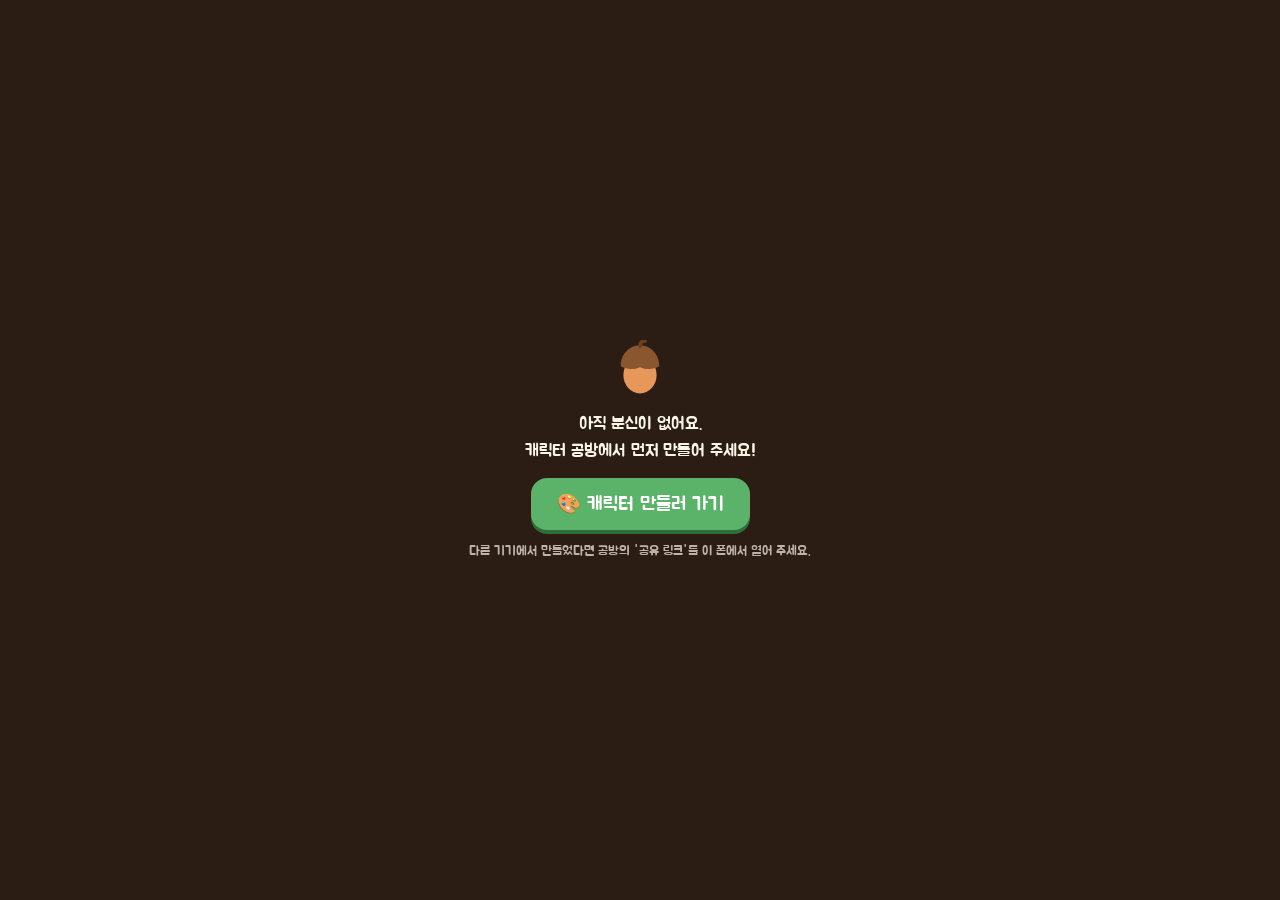
==== day.html @ 0699002a "직장의 숲: 캐릭터 공방 + 출퇴근 분신 MVP - 캐릭터 공방(index.html): 3D 캐릭터 꾸미기, 사원증, 도감 - 하루 화면(day.html): 집 → 지하철 컷신 →" ====
<!doctype html>
<html lang="ko">
<head>
<meta charset="utf-8">
<meta name="viewport" content="width=device-width, initial-scale=1, viewport-fit=cover">
<title>직장의 숲 · 하루</title>
<meta name="description" content="직장의 숲 — 내가 일하면 같이 일하고, 내가 쉬면 같이 쉬는 내 분신">
<meta name="theme-color" content="#fbf5e6">
<meta name="apple-mobile-web-app-capable" content="yes">
<meta name="mobile-web-app-capable" content="yes">
<meta name="apple-mobile-web-app-title" content="직장의 숲">
<link rel="icon" href="data:image/svg+xml,%3Csvg xmlns='http://www.w3.org/2000/svg' viewBox='0 0 64 64'%3E%3Cellipse cx='32' cy='40' rx='19' ry='21' fill='%23e8975a'/%3E%3Cpath d='M10 30C10 14 22 6 32 6s22 8 22 24c-7 4-15 4-22 1-7 3-15 3-22-1z' fill='%238a5630'/%3E%3Cpath d='M32 7c0-4 2-6 6-6' stroke='%236c3f20' stroke-width='4' fill='none' stroke-linecap='round'/%3E%3C/svg%3E">
<link rel="preconnect" href="https://fonts.googleapis.com">
<link rel="preconnect" href="https://fonts.gstatic.com" crossorigin>
<link rel="stylesheet" href="https://fonts.googleapis.com/css2?family=Jua&display=swap">
<link rel="stylesheet" href="css/day.css">
<script type="importmap">
{ "imports": { "three": "./vendor/three/three.module.js", "three/addons/": "./vendor/three/addons/" } }
</script>
<script>
  /* ?test=1: errors -> title "ERR: ..." (screenshot tool), "READY" when the first scene is up */
  (function () {
    var TEST = new URLSearchParams(location.search).get('test') === '1';
    window.__day = { test: TEST, errors: [] };
    function report(msg) {
      msg = String(msg || 'unknown error');
      if (/ResizeObserver loop/.test(msg)) return;
      window.__day.errors.push(msg);
      if (TEST) document.title = 'ERR: ' + msg.slice(0, 120);
    }
    window.addEventListener('error', function (e) {
      if (e && e.target && e.target !== window && (e.target.tagName === 'LINK' || e.target.tagName === 'IMG')) return;
      report((e && (e.message || (e.error && e.error.message))) || 'script error');
    });
    window.addEventListener('unhandledrejection', function (e) {
      var r = e && e.reason;
      report('unhandled rejection: ' + ((r && (r.stack || r.message)) || r));
    });
  })();
</script>
</head>
<body>
<main class="day" id="day" data-mode="loading">
  <div class="world" id="world" aria-hidden="true"></div>

  <!-- top: who, acorns, time -->
  <header class="hud" id="hud">
    <div class="hud-top">
      <div class="who" id="who"><span class="who-name" id="whoName">새내기</span><span class="who-sub" id="whoSub"></span></div>
      <button type="button" class="icon-btn" id="btnSettings" aria-label="설정">⚙️</button>
    </div>
    <div class="card">
      <div class="acorns">
        <span class="acorns-lb" id="acornLb">오늘 받은 도토리</span>
        <span class="acorns-n"><span class="acorn-ic" aria-hidden="true"></span><b id="acornN">0</b></span>
      </div>
      <div class="side">
        <span class="side-lb" id="sideLb">모은 도토리</span>
        <b class="side-v" id="sideV">0</b>
      </div>
      <div class="gauge" id="gauge" hidden>
        <div class="gauge-bar"><i id="gaugeFill"></i></div>
        <span class="gauge-lb" id="gaugeLb">다음 도토리까지</span>
      </div>
    </div>
    <p class="status" id="status" aria-live="polite"></p>
  </header>

  <span class="plus" id="plus" aria-hidden="true">+1</span>

  <!-- bottom: the one button -->
  <footer class="bar" id="bar">
    <p class="bar-note" id="barNote"></p>
    <button type="button" class="go" id="btnGo"><span class="go-ic" id="goIc" aria-hidden="true">🚇</span><span id="goLb">출근하기</span></button>
  </footer>

  <!-- ride -->
  <div class="ride" id="ride" hidden>
    <div class="led" aria-live="polite"><span class="led-text" id="ledText">이번 역은 직장의숲, 직장의숲 역입니다</span></div>
    <p class="ride-skip">화면을 누르면 건너뛰어요</p>
  </div>

  <div class="iris" id="iris" aria-hidden="true"></div>

  <!-- sheets -->
  <div class="sheet-wrap" id="sheetWrap" hidden>
    <div class="sheet" id="sheet" role="dialog" aria-modal="true" aria-labelledby="sheetTitle"></div>
  </div>

  <div class="loading" id="loading">
    <div class="loading-acorn" aria-hidden="true"></div>
    <p id="loadingText">분신이 일어나는 중…</p>
  </div>
</main>
<script type="module" src="js/day/app.js"></script>
</body>
</html>
---- css/day.css ----
/* 직장의 숲 · 하루 — phone-first, portrait. Shares the workshop's cozy forest palette. */

:root {
  --cream: #fbf5e6;
  --paper: #fffaf0;
  --paper-2: #fff3da;
  --line: #ecdcb9;
  --line-2: #dcc597;
  --ink: #4a3323;
  --ink-2: #7a5d45;
  --ink-3: #a68b70;
  --green: #5bb36a;
  --green-d: #3f8f4f;
  --green-dd: #2f6e3c;
  --wood: #a8754a;
  --wood-d: #7a5232;
  --wood-l: #d9b48a;
  --yellow: #f6d04d;
  --yellow-d: #d4a52a;
  --sky-d: #5aa9e6;
  --pink-d: #e07d93;
  --night: #2b1d14;
  --font: 'Jua', 'Apple SD Gothic Neo', 'Malgun Gothic', 'Noto Sans KR', system-ui, sans-serif;
  --bounce: cubic-bezier(0.3, 1.6, 0.5, 1);
  --acorn: url("data:image/svg+xml,%3Csvg xmlns='http://www.w3.org/2000/svg' viewBox='0 0 64 64'%3E%3Cellipse cx='32' cy='40' rx='19' ry='21' fill='%23e8975a'/%3E%3Cpath d='M10 30C10 14 22 6 32 6s22 8 22 24c-7 4-15 4-22 1-7 3-15 3-22-1z' fill='%238a5630'/%3E%3Cpath d='M32 7c0-4 2-6 6-6' stroke='%236c3f20' stroke-width='4' fill='none' stroke-linecap='round'/%3E%3C/svg%3E");
  --safe-t: env(safe-area-inset-top, 0px);
  --safe-b: env(safe-area-inset-bottom, 0px);
}

*,
*::before,
*::after {
  box-sizing: border-box;
}

html,
body {
  margin: 0;
  height: 100%;
  overflow: hidden;
  background: var(--cream);
  color: var(--ink);
  font-family: var(--font);
  -webkit-font-smoothing: antialiased;
  -webkit-tap-highlight-color: transparent;
  overscroll-behavior: none;
}

button,
input,
select {
  font: inherit;
  color: inherit;
}

button {
  cursor: pointer;
}

[hidden] {
  display: none !important;
}

.day {
  position: fixed;
  inset: 0;
  height: 100dvh;
  overflow: hidden;
  user-select: none;
  -webkit-user-select: none;
}

.world {
  position: absolute;
  inset: 0;
  background: #f4ecd8;
}
.world canvas {
  display: block;
  width: 100%;
  height: 100%;
}

/* ============================================================ HUD */
.hud {
  position: absolute;
  left: 0;
  right: 0;
  top: 0;
  padding: calc(var(--safe-t) + 10px) 16px 0;
  display: flex;
  flex-direction: column;
  align-items: center;
  gap: 8px;
  pointer-events: none;
  transition: opacity 0.35s, transform 0.35s;
}
.hud > * {
  width: 100%;
  max-width: 440px;
  pointer-events: auto;
}

.hud-top {
  display: flex;
  align-items: center;
  justify-content: space-between;
  gap: 10px;
}

.who {
  display: inline-flex;
  align-items: baseline;
  gap: 6px;
  min-width: 0;
  padding: 6px 12px;
  border-radius: 999px;
  background: rgba(255, 250, 240, 0.86);
  box-shadow: 0 2px 0 var(--line-2);
  backdrop-filter: blur(6px);
  -webkit-backdrop-filter: blur(6px);
}
.who-name {
  font-size: 17px;
  white-space: nowrap;
}
.who-sub {
  font-size: 13px;
  color: var(--ink-2);
  white-space: nowrap;
  overflow: hidden;
  text-overflow: ellipsis;
}

.icon-btn {
  flex: none;
  width: 40px;
  height: 40px;
  border: 0;
  border-radius: 50%;
  background: rgba(255, 250, 240, 0.86);
  box-shadow: 0 2px 0 var(--line-2);
  font-size: 19px;
  line-height: 1;
}
.icon-btn:active {
  transform: translateY(2px);
  box-shadow: none;
}

.card {
  display: grid;
  grid-template-columns: 1fr auto;
  align-items: end;
  gap: 4px 12px;
  padding: 12px 16px 12px;
  border-radius: 22px;
  background: rgba(255, 250, 240, 0.97);
  border: 2px solid var(--line);
  box-shadow: 0 4px 0 var(--line-2), 0 10px 24px rgba(74, 51, 35, 0.12);
}

.acorns {
  display: flex;
  flex-direction: column;
  min-width: 0;
}
.acorns-lb,
.side-lb {
  font-size: 13px;
  color: var(--ink-2);
}
.acorns-n {
  display: inline-flex;
  align-items: center;
  gap: 6px;
  font-size: 40px;
  line-height: 1.05;
  color: var(--wood-d);
  font-variant-numeric: tabular-nums;
}
.acorn-ic {
  width: 34px;
  height: 34px;
  background: var(--acorn) center / contain no-repeat;
  flex: none;
}
/* inline acorn (the 🌰 emoji is a chestnut) */
.ac {
  display: inline-block;
  width: 1.05em;
  height: 1.05em;
  vertical-align: -0.18em;
  background: var(--acorn) center / contain no-repeat;
}
.acorns-n.bump b {
  animation: bump 0.5s var(--bounce);
  display: inline-block;
}
@keyframes bump {
  0% {
    transform: scale(1);
  }
  40% {
    transform: scale(1.18);
  }
  100% {
    transform: scale(1);
  }
}

.side {
  display: flex;
  flex-direction: column;
  align-items: flex-end;
  text-align: right;
}
.side-v {
  font-size: 22px;
  font-weight: normal;
  font-variant-numeric: tabular-nums;
  color: var(--ink);
}
.side-v.ot {
  color: #c25a3b;
}

.gauge {
  grid-column: 1 / -1;
  display: flex;
  align-items: center;
  gap: 10px;
  margin-top: 4px;
}
.gauge-bar {
  flex: 1;
  height: 10px;
  border-radius: 99px;
  background: #f0e3c6;
  overflow: hidden;
  box-shadow: inset 0 1px 2px rgba(74, 51, 35, 0.15);
}
.gauge-bar i {
  display: block;
  height: 100%;
  width: 0;
  border-radius: inherit;
  background: linear-gradient(90deg, #e8975a, #f6b26b);
  transition: width 0.25s linear;
}
.gauge-bar i.reset {
  transition: none;
}
.gauge-lb {
  flex: none;
  font-size: 12px;
  color: var(--ink-2);
}

.status {
  margin: 0;
  width: auto !important;
  max-width: 90% !important;
  align-self: center;
  padding: 6px 14px;
  border-radius: 999px;
  background: rgba(74, 51, 35, 0.72);
  color: #fffaf0;
  font-size: 14px;
  text-align: center;
  transition: opacity 0.3s;
}
.status:empty {
  opacity: 0;
}

.plus {
  position: absolute;
  left: 50%;
  top: 40%;
  font-size: 26px;
  color: var(--wood-d);
  text-shadow: 0 2px 0 #fff, 0 0 8px #fff;
  opacity: 0;
  pointer-events: none;
  transform: translate(-50%, 0);
}
.plus.show {
  animation: plus 1.1s ease-out;
}
@keyframes plus {
  0% {
    opacity: 0;
    transform: translate(-50%, 10px) scale(0.8);
  }
  20% {
    opacity: 1;
    transform: translate(-50%, 0) scale(1.1);
  }
  100% {
    opacity: 0;
    transform: translate(-50%, -40px) scale(1);
  }
}

/* ============================================================ bottom bar */
.bar {
  position: absolute;
  left: 0;
  right: 0;
  bottom: 0;
  padding: 0 16px calc(var(--safe-b) + 16px);
  display: flex;
  flex-direction: column;
  align-items: center;
  gap: 8px;
  pointer-events: none;
  transition: opacity 0.35s, transform 0.35s;
}
.bar > * {
  pointer-events: auto;
}
.bar-note {
  margin: 0;
  padding: 5px 12px;
  border-radius: 999px;
  background: rgba(255, 250, 240, 0.86);
  font-size: 14px;
  color: var(--ink-2);
}
.bar-note:empty {
  display: none;
}

.go {
  width: 100%;
  max-width: 420px;
  min-height: 64px;
  display: inline-flex;
  align-items: center;
  justify-content: center;
  gap: 10px;
  border: 0;
  border-radius: 22px;
  background: var(--green);
  color: #fff;
  font-size: 24px;
  box-shadow: 0 6px 0 var(--green-dd), 0 12px 24px rgba(47, 110, 60, 0.3);
  transition: transform 0.1s, box-shadow 0.1s, background 0.2s;
}
.go:active {
  transform: translateY(5px);
  box-shadow: 0 1px 0 var(--green-dd);
}
.go[data-kind='out'] {
  background: #e8975a;
  box-shadow: 0 6px 0 #b8683a, 0 12px 24px rgba(184, 104, 58, 0.3);
}
.go[data-kind='out']:active {
  box-shadow: 0 1px 0 #b8683a;
}
.go:disabled {
  filter: grayscale(0.4);
  opacity: 0.7;
}
.go-ic {
  font-size: 26px;
}

/* hide the HUD while riding / loading */
.day[data-mode='ride'] .hud,
.day[data-mode='loading'] .hud {
  opacity: 0;
  transform: translateY(-20px);
  pointer-events: none;
}
.day[data-mode='ride'] .bar,
.day[data-mode='loading'] .bar {
  opacity: 0;
  transform: translateY(20px);
  pointer-events: none;
}
.day[data-mode='ride'] .hud > *,
.day[data-mode='ride'] .bar > * {
  pointer-events: none;
}

/* ============================================================ ride */
.ride {
  position: absolute;
  inset: 0;
  display: flex;
  flex-direction: column;
  align-items: center;
  justify-content: space-between;
  padding: calc(var(--safe-t) + 18px) 16px calc(var(--safe-b) + 22px);
  cursor: pointer;
}
.led {
  width: 100%;
  max-width: 420px;
  overflow: hidden;
  padding: 10px 0;
  border-radius: 14px;
  background: #1d1a17;
  border: 3px solid #3d3630;
  box-shadow: 0 6px 18px rgba(0, 0, 0, 0.25);
}
.led-text {
  display: inline-block;
  padding-left: 100%;
  white-space: nowrap;
  color: #ffb43c;
  font-size: 20px;
  letter-spacing: 1px;
  text-shadow: 0 0 6px rgba(255, 170, 40, 0.8);
  animation: led 6s linear infinite;
}
@keyframes led {
  to {
    transform: translateX(-100%);
  }
}
.ride-skip {
  margin: 0;
  padding: 6px 14px;
  border-radius: 999px;
  background: rgba(43, 29, 20, 0.55);
  color: #fffaf0;
  font-size: 14px;
}

/* ============================================================ iris wipe */
.iris {
  --r: 0px;
  position: absolute;
  inset: 0;
  pointer-events: none;
  background: radial-gradient(circle at 50% 46%, transparent var(--r), var(--night) calc(var(--r) + 1.5px));
}
.iris.open {
  visibility: hidden;
}

/* ============================================================ loading */
.loading {
  position: absolute;
  inset: 0;
  display: flex;
  flex-direction: column;
  align-items: center;
  justify-content: center;
  gap: 14px;
  background: var(--night);
  color: #fbf5e6;
  font-size: 17px;
  transition: opacity 0.4s;
}
.loading.done {
  opacity: 0;
  pointer-events: none;
}
.loading-acorn {
  width: 56px;
  height: 56px;
  background: var(--acorn) center / contain no-repeat;
  animation: wobble 1s ease-in-out infinite;
}
@keyframes wobble {
  0%,
  100% {
    transform: rotate(-12deg) translateY(0);
  }
  50% {
    transform: rotate(12deg) translateY(-8px);
  }
}
.loading a:not(.btn) {
  color: var(--yellow);
}
.loading a.btn {
  color: #fff;
}

/* ============================================================ sheets */
.sheet-wrap {
  position: absolute;
  inset: 0;
  display: flex;
  align-items: flex-end;
  justify-content: center;
  padding: 16px 12px calc(var(--safe-b) + 12px);
  background: rgba(43, 29, 20, 0.45);
  animation: fade 0.25s;
}
@keyframes fade {
  from {
    opacity: 0;
  }
}
.sheet {
  width: 100%;
  max-width: 440px;
  max-height: 100%;
  overflow: auto;
  padding: 22px 20px 18px;
  border-radius: 26px;
  background: var(--paper);
  border: 2px solid var(--line);
  box-shadow: 0 6px 0 var(--line-2), 0 20px 50px rgba(43, 29, 20, 0.3);
  animation: rise 0.35s var(--bounce);
  user-select: text;
  -webkit-user-select: text;
}
@keyframes rise {
  from {
    transform: translateY(40px);
    opacity: 0;
  }
}
.sheet h2 {
  margin: 0 0 6px;
  font-size: 23px;
  font-weight: normal;
}
.sheet p {
  margin: 0 0 14px;
  color: var(--ink-2);
  line-height: 1.5;
}
.sheet .btns {
  display: flex;
  flex-direction: column;
  gap: 10px;
  margin-top: 18px;
}
.btn {
  min-height: 52px;
  border: 0;
  border-radius: 16px;
  font-size: 19px;
  background: var(--green);
  color: #fff;
  box-shadow: 0 4px 0 var(--green-dd);
}
.btn:active {
  transform: translateY(3px);
  box-shadow: 0 1px 0 var(--green-dd);
}
.btn.warm {
  background: #e8975a;
  box-shadow: 0 4px 0 #b8683a;
}
.btn.ghost {
  background: var(--paper-2);
  color: var(--ink-2);
  box-shadow: 0 3px 0 var(--line-2);
}
a.btn {
  display: flex;
  align-items: center;
  justify-content: center;
  text-decoration: none;
}

.form {
  display: grid;
  gap: 14px;
}
.row {
  display: grid;
  grid-template-columns: 1fr 1fr;
  gap: 10px;
}
.field {
  display: flex;
  flex-direction: column;
  gap: 6px;
  font-size: 14px;
  color: var(--ink-2);
}
.field input[type='time'] {
  min-height: 50px;
  padding: 8px 12px;
  border-radius: 14px;
  border: 2px solid var(--line);
  background: #fff;
  font-size: 20px;
  color: var(--ink);
}
.days {
  display: flex;
  gap: 6px;
  flex-wrap: wrap;
}
.days label {
  position: relative;
}
.days input {
  position: absolute;
  opacity: 0;
  inset: 0;
}
.days span {
  display: inline-flex;
  align-items: center;
  justify-content: center;
  width: 40px;
  height: 40px;
  border-radius: 50%;
  border: 2px solid var(--line);
  background: #fff;
  font-size: 16px;
  color: var(--ink-2);
}
.days input:checked + span {
  background: var(--green);
  border-color: var(--green-d);
  color: #fff;
}
.days input:focus-visible + span {
  outline: 3px solid var(--sky-d);
}
.toggle-row {
  display: flex;
  align-items: center;
  justify-content: space-between;
  font-size: 16px;
}
.toggle-row input {
  width: 22px;
  height: 22px;
  accent-color: var(--green);
}
.hint {
  font-size: 13px;
  color: var(--ink-3);
}

/* summary rows (clock-out confirm) */
.facts {
  display: grid;
  grid-template-columns: 1fr auto;
  gap: 6px 12px;
  padding: 12px 14px;
  border-radius: 16px;
  background: var(--paper-2);
  font-size: 16px;
}
.facts b {
  font-weight: normal;
  text-align: right;
  font-variant-numeric: tabular-nums;
}

/* ============================================================ receipt */
.receipt {
  position: relative;
  margin: 2px auto 0;
  padding: 18px 18px 26px;
  max-width: 330px;
  background: #fff;
  color: #3d2b1f;
  font-size: 16px;
  box-shadow: 0 2px 10px rgba(74, 51, 35, 0.15);
  --zig: radial-gradient(circle at 8px 0, transparent 7px, #fff 7.5px);
}
.receipt::after {
  content: '';
  position: absolute;
  left: 0;
  right: 0;
  bottom: -8px;
  height: 8px;
  background: var(--zig) 0 0 / 16px 8px repeat-x;
}
.receipt h3 {
  margin: 0;
  text-align: center;
  font-size: 20px;
  font-weight: normal;
}
.receipt .date {
  text-align: center;
  color: #8a7462;
  font-size: 14px;
  margin: 2px 0 10px;
}
.receipt hr {
  border: 0;
  border-top: 2px dashed #d8c7b1;
  margin: 10px 0;
}
.receipt dl {
  display: grid;
  grid-template-columns: 1fr auto;
  gap: 6px 10px;
  margin: 0;
}
.receipt dt {
  color: #6b5644;
}
.receipt dd {
  margin: 0;
  text-align: right;
  font-variant-numeric: tabular-nums;
}
.receipt .big dd {
  font-size: 22px;
  color: var(--wood-d);
}
.receipt .thanks {
  margin: 12px 0 0;
  text-align: center;
  color: var(--green-d);
  font-size: 18px;
}
.receipt .auto {
  margin: 10px 0 0;
  font-size: 13px;
  color: #a07a5a;
  text-align: center;
}

@media (prefers-reduced-motion: reduce) {
  *,
  *::before,
  *::after {
    animation-duration: 0.01ms !important;
    transition-duration: 0.01ms !important;
  }
}
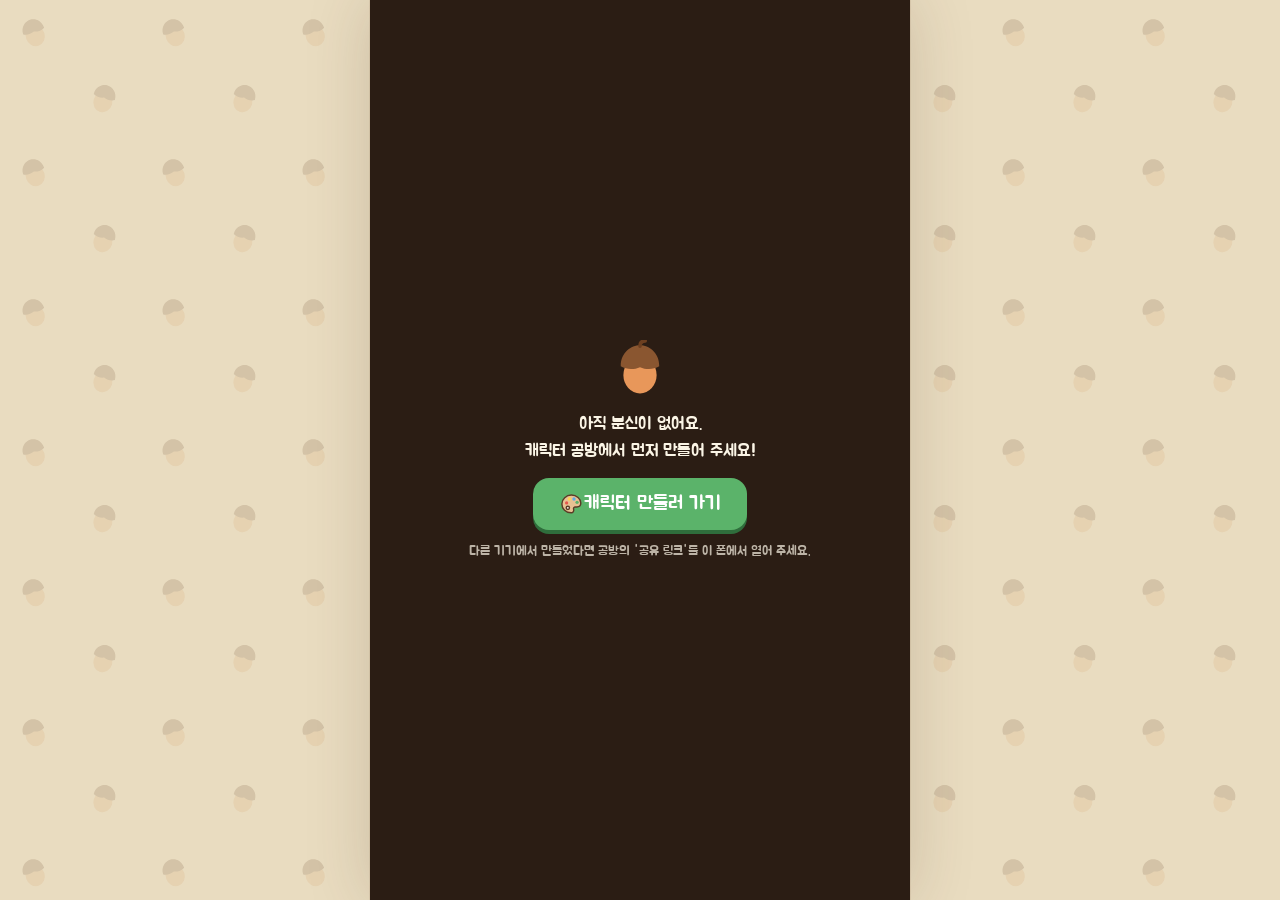
==== commit 8fa10b4b: "지하철 승객과 밖에서 본 열차, 밤의 집 조명, 집에서는 파자마로 갈아입기 - 지하철 컷신: 강 위 다리를 건너는 열차를 밖에서 보다가 창문으로 다가감, 승객 8명 중 매일 5명 " ====
--- a/day.html
+++ b/day.html
@@ -7,9 +7,12 @@
 <meta name="description" content="직장의 숲 — 내가 일하면 같이 일하고, 내가 쉬면 같이 쉬는 내 분신">
 <meta name="theme-color" content="#fbf5e6">
 <meta name="apple-mobile-web-app-capable" content="yes">
+<meta name="apple-mobile-web-app-status-bar-style" content="default">
 <meta name="mobile-web-app-capable" content="yes">
 <meta name="apple-mobile-web-app-title" content="직장의 숲">
 <link rel="icon" href="data:image/svg+xml,%3Csvg xmlns='http://www.w3.org/2000/svg' viewBox='0 0 64 64'%3E%3Cellipse cx='32' cy='40' rx='19' ry='21' fill='%23e8975a'/%3E%3Cpath d='M10 30C10 14 22 6 32 6s22 8 22 24c-7 4-15 4-22 1-7 3-15 3-22-1z' fill='%238a5630'/%3E%3Cpath d='M32 7c0-4 2-6 6-6' stroke='%236c3f20' stroke-width='4' fill='none' stroke-linecap='round'/%3E%3C/svg%3E">
+<link rel="manifest" href="manifest.json">
+<link rel="apple-touch-icon" href="icons/apple-touch-icon.png">
 <link rel="preconnect" href="https://fonts.googleapis.com">
 <link rel="preconnect" href="https://fonts.gstatic.com" crossorigin>
 <link rel="stylesheet" href="https://fonts.googleapis.com/css2?family=Jua&display=swap">
@@ -47,7 +50,7 @@
   <header class="hud" id="hud">
     <div class="hud-top">
       <div class="who" id="who"><span class="who-name" id="whoName">새내기</span><span class="who-sub" id="whoSub"></span></div>
-      <button type="button" class="icon-btn" id="btnSettings" aria-label="설정">⚙️</button>
+      <button type="button" class="icon-btn" id="btnSettings" aria-label="설정" data-icon="gear"></button>
     </div>
     <div class="card">
       <div class="acorns">
@@ -59,8 +62,14 @@
         <b class="side-v" id="sideV">0</b>
       </div>
       <div class="gauge" id="gauge" hidden>
+        <span class="ac gauge-ic" aria-hidden="true"></span>
         <div class="gauge-bar"><i id="gaugeFill"></i></div>
         <span class="gauge-lb" id="gaugeLb">다음 도토리까지</span>
+      </div>
+      <div class="hp" id="hp" data-level="high">
+        <span class="hp-ic" aria-hidden="true" data-icon="bolt"></span>
+        <div class="hp-bar" role="progressbar" aria-label="체력" aria-valuemin="0" aria-valuemax="100" id="hpBar"><i id="hpFill"></i></div>
+        <span class="hp-lb"><span id="hpLb">체력</span> <b id="hpV">100</b></span>
       </div>
     </div>
     <p class="status" id="status" aria-live="polite"></p>
@@ -71,7 +80,10 @@
   <!-- bottom: the one button -->
   <footer class="bar" id="bar">
     <p class="bar-note" id="barNote"></p>
-    <button type="button" class="go" id="btnGo"><span class="go-ic" id="goIc" aria-hidden="true">🚇</span><span id="goLb">출근하기</span></button>
+    <div class="bar-row">
+      <button type="button" class="nap" id="btnNap" hidden><span class="go-ic" id="napIc" aria-hidden="true" data-icon="zzz"></span><span id="napLb">잠자기</span></button>
+      <button type="button" class="go" id="btnGo"><span class="go-ic" id="goIc" aria-hidden="true" data-icon="train"></span><span id="goLb">출근하기</span></button>
+    </div>
   </footer>
 
   <!-- ride -->
@@ -93,5 +105,11 @@
   </div>
 </main>
 <script type="module" src="js/day/app.js"></script>
+<script>
+  /* installable app: keep working offline after one visit (needs https or localhost) */
+  if ('serviceWorker' in navigator && window.isSecureContext) {
+    addEventListener('load', function () { navigator.serviceWorker.register('sw.js').catch(function () {}); });
+  }
+</script>
 </body>
 </html>
--- a/css/day.css
+++ b/css/day.css
@@ -61,11 +61,24 @@
   display: none !important;
 }
 
+/* on tablets and PCs the screen stays phone-shaped (at most 60% as wide as it is tall),
+   centred on a quiet acorn backdrop; phones are narrower than that and fill the screen */
+body {
+  background: #e9dcc0
+    url("data:image/svg+xml,%3Csvg xmlns='http://www.w3.org/2000/svg' width='140' height='140' viewBox='0 0 140 140'%3E%3Cg opacity='.16'%3E%3Cg transform='translate(18 16) scale(.5) rotate(-18 32 32)'%3E%3Cellipse cx='32' cy='40' rx='19' ry='21' fill='%23d39a62'/%3E%3Cpath d='M10 30C10 14 22 6 32 6s22 8 22 24c-7 4-15 4-22 1-7 3-15 3-22-1z' fill='%235e3a20'/%3E%3C/g%3E%3Cg transform='translate(88 82) scale(.5) rotate(16 32 32)'%3E%3Cellipse cx='32' cy='40' rx='19' ry='21' fill='%23d39a62'/%3E%3Cpath d='M10 30C10 14 22 6 32 6s22 8 22 24c-7 4-15 4-22 1-7 3-15 3-22-1z' fill='%235e3a20'/%3E%3C/g%3E%3C/g%3E%3C/svg%3E")
+    repeat;
+}
+
 .day {
   position: fixed;
   inset: 0;
+  width: min(100vw, max(440px, 60vh));
+  width: min(100vw, max(440px, 60dvh));
   height: 100dvh;
+  margin: 0 auto;
   overflow: hidden;
+  background: var(--cream);
+  box-shadow: 0 0 0 1px rgba(122, 82, 50, 0.1), 0 0 60px rgba(74, 51, 35, 0.18);
   user-select: none;
   -webkit-user-select: none;
 }
@@ -74,6 +87,16 @@
   position: absolute;
   inset: 0;
   background: #f4ecd8;
+}
+/* darker corners after dark at home (lamp-lit room); the scene sets --vignette 0..1 */
+.world::after {
+  content: '';
+  position: absolute;
+  inset: 0;
+  pointer-events: none;
+  background: radial-gradient(ellipse 85% 70% at 50% 55%, rgba(38, 20, 12, 0) 42%, rgba(38, 20, 12, 0.7) 100%);
+  opacity: var(--vignette, 0);
+  transition: opacity 1.5s ease;
 }
 .world canvas {
   display: block;
@@ -115,10 +138,8 @@
   min-width: 0;
   padding: 6px 12px;
   border-radius: 999px;
-  background: rgba(255, 250, 240, 0.86);
+  background: rgba(255, 250, 240, 0.92);
   box-shadow: 0 2px 0 var(--line-2);
-  backdrop-filter: blur(6px);
-  -webkit-backdrop-filter: blur(6px);
 }
 .who-name {
   font-size: 17px;
@@ -185,6 +206,16 @@
   background: var(--acorn) center / contain no-repeat;
   flex: none;
 }
+/* the app's own icons (js/day/icons.js) sit in text like a letter */
+.ic {
+  display: inline-block;
+  width: 1.3em;
+  height: 1.3em;
+  vertical-align: -0.3em;
+  flex: none;
+  overflow: visible;
+}
+
 /* inline acorn (the 🌰 emoji is a chestnut) */
 .ac {
   display: inline-block;
@@ -255,6 +286,111 @@
   flex: none;
   font-size: 12px;
   color: var(--ink-2);
+}
+.gauge-ic {
+  flex: none;
+  font-size: 14px;
+  vertical-align: 0;
+}
+.gauge,
+.hp {
+  gap: 8px;
+}
+
+/* stamina: drains at work (twice as fast in overtime), refills at home */
+.hp {
+  grid-column: 1 / -1;
+  display: flex;
+  align-items: center;
+  gap: 8px;
+  margin-top: 4px;
+  --hp: #5bb36a;
+  --hp-2: #8fd17a;
+}
+.hp[data-level='mid'] {
+  --hp: #e0a92e;
+  --hp-2: #f6d04d;
+}
+.hp[data-level='low'] {
+  --hp: #d9533f;
+  --hp-2: #f08a6c;
+}
+.hp-ic {
+  flex: none;
+  font-size: 14px;
+  line-height: 1;
+}
+.hp-bar {
+  position: relative;
+  flex: 1;
+  height: 12px;
+  border-radius: 99px;
+  background: #f0e3c6;
+  overflow: hidden;
+  box-shadow: inset 0 1px 2px rgba(74, 51, 35, 0.15);
+}
+.hp-bar i {
+  display: block;
+  height: 100%;
+  width: 100%;
+  border-radius: inherit;
+  background: linear-gradient(90deg, var(--hp), var(--hp-2));
+  transition: width 0.4s ease-out, background 0.4s;
+}
+/* overtime: diagonal stripes slide along (draining twice as fast) */
+.hp[data-trend='fast'] .hp-bar i {
+  background-image: repeating-linear-gradient(-45deg, rgba(255, 255, 255, 0.28) 0 6px, transparent 6px 12px), linear-gradient(90deg, var(--hp), var(--hp-2));
+  background-size: 17px 100%, 100% 100%;
+  animation: hp-drain 0.8s linear infinite;
+}
+@keyframes hp-drain {
+  to {
+    background-position: -17px 0, 0 0;
+  }
+}
+/* recovering at home: a soft shine moves across */
+.hp[data-trend='up'] .hp-bar i {
+  background-image: linear-gradient(90deg, transparent 0 40%, rgba(255, 255, 255, 0.45) 50%, transparent 60% 100%), linear-gradient(90deg, var(--hp), var(--hp-2));
+  background-size: 250% 100%, 100% 100%;
+  animation: hp-shine 2.4s ease-in-out infinite;
+}
+@keyframes hp-shine {
+  from {
+    background-position: 100% 0, 0 0;
+  }
+  to {
+    background-position: -150% 0, 0 0;
+  }
+}
+.hp[data-level='low'][data-trend='down'] .hp-bar,
+.hp[data-level='low'][data-trend='fast'] .hp-bar {
+  animation: hp-blink 1.2s ease-in-out infinite;
+}
+@keyframes hp-blink {
+  50% {
+    box-shadow: inset 0 1px 2px rgba(74, 51, 35, 0.15), 0 0 0 2px rgba(217, 83, 63, 0.45);
+  }
+}
+.hp-lb {
+  flex: none;
+  font-size: 12px;
+  color: var(--ink-2);
+  white-space: nowrap;
+}
+.hp-lb b {
+  display: inline-block;
+  min-width: 2ch;
+  font-weight: normal;
+  font-size: 15px;
+  color: var(--hp);
+  text-align: right;
+  font-variant-numeric: tabular-nums;
+}
+@media (prefers-reduced-motion: reduce) {
+  .hp .hp-bar,
+  .hp .hp-bar i {
+    animation: none !important;
+  }
 }
 
 .status {
@@ -332,7 +468,49 @@
   display: none;
 }
 
+/* the bed button and the big button, side by side */
+.bar-row {
+  width: 100%;
+  max-width: 420px;
+  display: flex;
+  align-items: stretch;
+  gap: 10px;
+}
+.nap {
+  flex: none;
+  min-width: 84px;
+  min-height: 64px;
+  padding: 0 10px;
+  display: inline-flex;
+  flex-direction: column;
+  align-items: center;
+  justify-content: center;
+  gap: 2px;
+  border: 0;
+  border-radius: 22px;
+  background: #7f8fd0;
+  color: #fff;
+  font-size: 15px;
+  box-shadow: 0 6px 0 #56639c, 0 12px 24px rgba(70, 84, 140, 0.28);
+  transition: transform 0.1s, box-shadow 0.1s, background 0.2s;
+}
+.nap[hidden] {
+  display: none;
+}
+.nap:active {
+  transform: translateY(5px);
+  box-shadow: 0 1px 0 #56639c;
+}
+.nap[data-kind='wake'] {
+  background: #f0b34a;
+  box-shadow: 0 6px 0 #c2852a, 0 12px 24px rgba(194, 133, 42, 0.28);
+}
+.nap[data-kind='wake']:active {
+  box-shadow: 0 1px 0 #c2852a;
+}
 .go {
+  flex: 1;
+  min-width: 0;
   width: 100%;
   max-width: 420px;
   min-height: 64px;
@@ -362,6 +540,31 @@
 .go:disabled {
   filter: grayscale(0.4);
   opacity: 0.7;
+}
+/* resting at home: the button shows how long is left and cannot clock in */
+.go[data-kind='rest'] {
+  background: #8fa3c4;
+  box-shadow: 0 6px 0 #66789a, 0 12px 24px rgba(80, 96, 130, 0.25);
+  font-size: 21px;
+  font-variant-numeric: tabular-nums;
+}
+.go[data-kind='rest']:active {
+  transform: translateY(2px);
+  box-shadow: 0 4px 0 #66789a;
+}
+.bar-note.nudge {
+  animation: nudge 0.45s ease-in-out;
+  color: var(--ink);
+}
+@keyframes nudge {
+  20%,
+  60% {
+    transform: translateX(-6px);
+  }
+  40%,
+  80% {
+    transform: translateX(6px);
+  }
 }
 .go-ic {
   font-size: 26px;
@@ -632,6 +835,29 @@
   height: 22px;
   accent-color: var(--green);
 }
+/* a volume: icon, name, slider, number */
+.vol-row {
+  display: grid;
+  grid-template-columns: 22px 5.2em 1fr 2.2em;
+  align-items: center;
+  gap: 8px;
+  font-size: 16px;
+}
+.vol-row .ic {
+  width: 22px;
+  height: 22px;
+}
+.vol-row input[type='range'] {
+  width: 100%;
+  min-width: 0;
+  height: 28px;
+  accent-color: var(--green);
+}
+.vol-row output {
+  text-align: right;
+  font-variant-numeric: tabular-nums;
+  color: var(--ink-3);
+}
 .hint {
   font-size: 13px;
   color: var(--ink-3);
